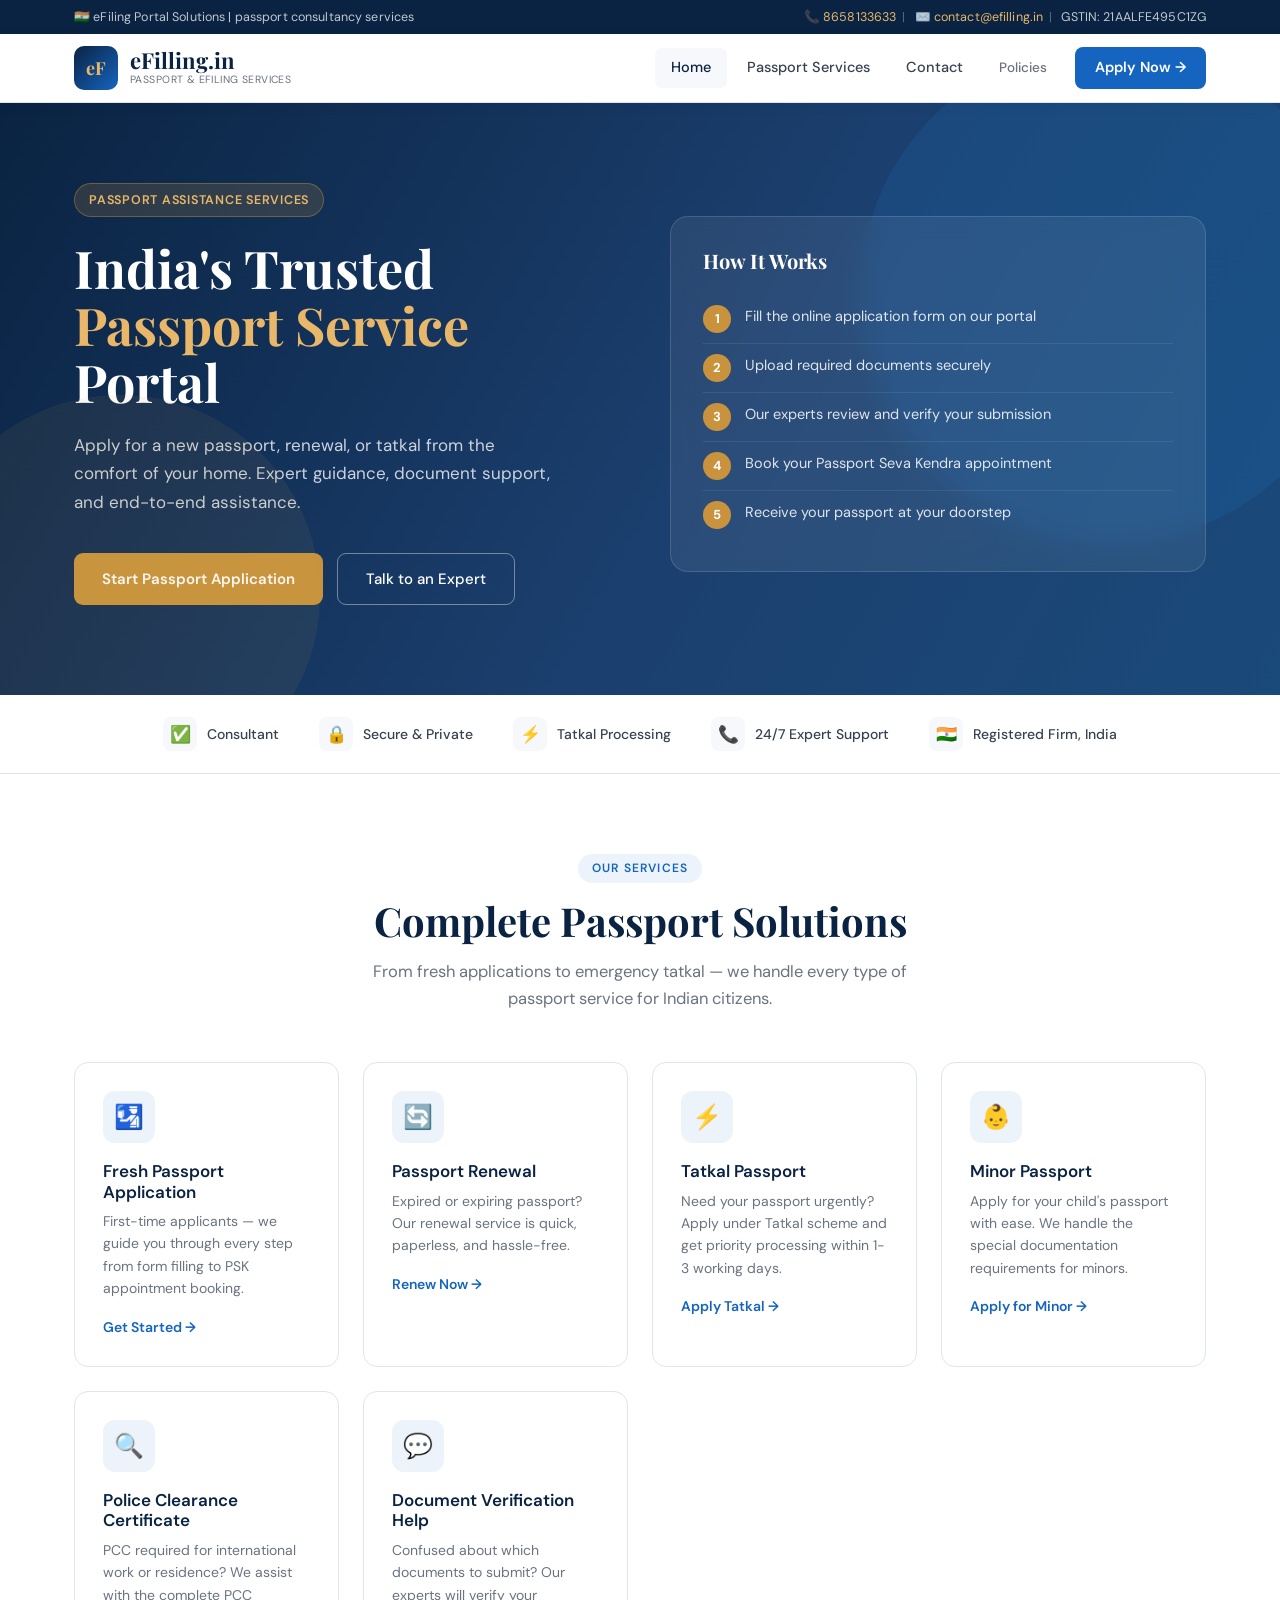
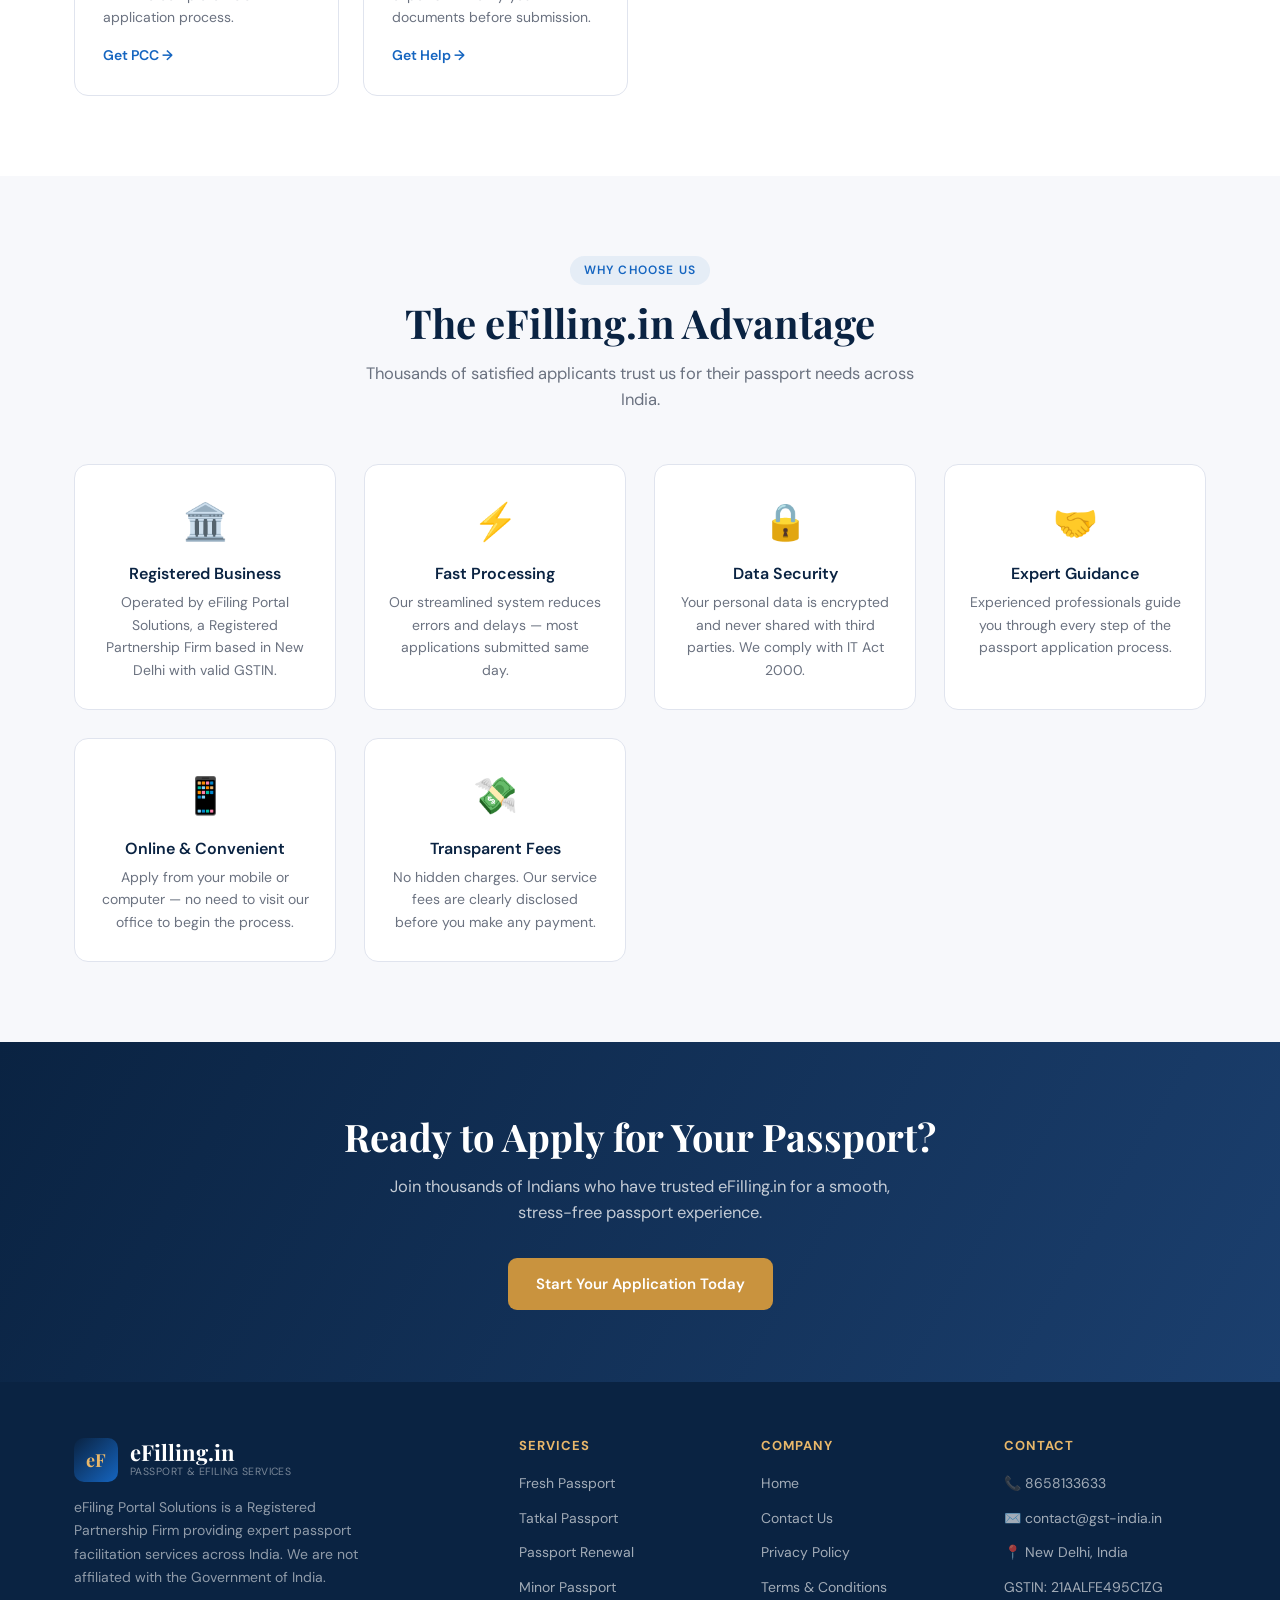
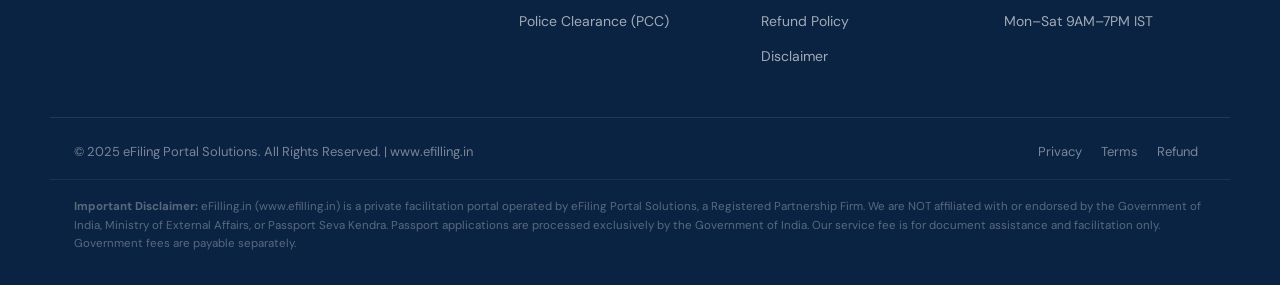
==== index.html.html @ 9ada5a59 "Add files via upload" ====
<!DOCTYPE html>
<html lang="en">
<head>
<meta charset="UTF-8">
<meta name="viewport" content="width=device-width, initial-scale=1.0">
<meta name="description" content="eFilling.in - India's trusted online Passport Service portal. Apply for new passport, renewal, tatkal, and more. Fast, easy, and government-compliant.">
<meta name="keywords" content="passport apply online, passport renewal India, tatkal passport, passport agent Delhi, efiling passport, passport service India">
<meta name="robots" content="index, follow">
<title>eFilling.in | Passport Services India - Apply Online | eFiling Portal Solutions</title>

<!-- Google Fonts -->
<link rel="preconnect" href="https://fonts.googleapis.com">
<link rel="preconnect" href="https://fonts.gstatic.com" crossorigin>
<link href="https://fonts.googleapis.com/css2?family=Playfair+Display:wght@600;700&family=DM+Sans:wght@300;400;500;600&display=swap" rel="stylesheet">

<!-- Google tag (gtag.js) placeholder for Google Ads -->
<!-- Replace G-XXXXXXXXXX with your actual Google Tag ID -->
<script async src="https://www.googletagmanager.com/gtag/js?id=G-XXXXXXXXXX"></script>
<script>
  window.dataLayer = window.dataLayer || [];
  function gtag(){dataLayer.push(arguments);}
  gtag('js', new Date());
  gtag('config', 'G-XXXXXXXXXX');
</script>

<style>
  :root {
    --navy: #0a2342;
    --navy-mid: #1b3f6e;
    --blue: #1565c0;
    --blue-light: #1e88e5;
    --gold: #c9933e;
    --gold-light: #e8b76a;
    --white: #ffffff;
    --off-white: #f7f8fb;
    --gray-100: #f1f3f7;
    --gray-200: #e0e4ee;
    --gray-500: #6b7280;
    --gray-700: #374151;
    --gray-900: #111827;
    --text: #1a1f2e;
    --radius: 10px;
    --shadow: 0 4px 24px rgba(10,35,66,0.10);
    --shadow-md: 0 8px 40px rgba(10,35,66,0.14);
  }

  * { margin: 0; padding: 0; box-sizing: border-box; }

  body {
    font-family: 'DM Sans', sans-serif;
    color: var(--text);
    background: var(--white);
    line-height: 1.6;
  }

  h1, h2, h3, h4 {
    font-family: 'Playfair Display', serif;
    line-height: 1.2;
  }

  a { text-decoration: none; color: inherit; }

  img { max-width: 100%; }

  .container {
    max-width: 1180px;
    margin: 0 auto;
    padding: 0 24px;
  }

  /* ── TOP BAR ── */
  .topbar {
    background: var(--navy);
    color: rgba(255,255,255,0.75);
    font-size: 12.5px;
    padding: 7px 0;
    letter-spacing: 0.01em;
  }
  .topbar-inner {
    max-width: 1180px;
    margin: 0 auto;
    padding: 0 24px;
    display: flex;
    justify-content: space-between;
    align-items: center;
    gap: 12px;
    flex-wrap: wrap;
  }
  .topbar a { color: var(--gold-light); }
  .topbar span { margin: 0 6px; opacity: 0.4; }

  /* ── HEADER ── */
  header {
    background: var(--white);
    border-bottom: 1px solid var(--gray-200);
    position: sticky;
    top: 0;
    z-index: 100;
    box-shadow: 0 2px 12px rgba(10,35,66,0.07);
  }
  .header-inner {
    max-width: 1180px;
    margin: 0 auto;
    padding: 0 24px;
    display: flex;
    align-items: center;
    justify-content: space-between;
    height: 68px;
  }
  .logo {
    display: flex;
    align-items: center;
    gap: 12px;
  }
  .logo-icon {
    width: 44px;
    height: 44px;
    background: linear-gradient(135deg, var(--navy) 0%, var(--blue) 100%);
    border-radius: 10px;
    display: flex;
    align-items: center;
    justify-content: center;
    color: var(--gold-light);
    font-weight: 700;
    font-size: 18px;
    font-family: 'Playfair Display', serif;
    flex-shrink: 0;
  }
  .logo-text .brand { font-size: 22px; font-weight: 700; font-family: 'Playfair Display', serif; color: var(--navy); line-height: 1.1; }
  .logo-text .tagline { font-size: 10.5px; color: var(--gray-500); font-weight: 400; letter-spacing: 0.04em; text-transform: uppercase; }

  nav { display: flex; align-items: center; gap: 4px; }
  nav a {
    padding: 8px 16px;
    font-size: 14.5px;
    font-weight: 500;
    color: var(--gray-700);
    border-radius: 7px;
    transition: all 0.18s;
  }
  nav a:hover, nav a.active {
    background: var(--off-white);
    color: var(--navy);
  }
  .nav-cta {
    background: var(--blue) !important;
    color: var(--white) !important;
    padding: 9px 20px !important;
    border-radius: 8px !important;
    font-weight: 600 !important;
    margin-left: 8px;
    transition: background 0.18s !important;
  }
  .nav-cta:hover { background: var(--navy-mid) !important; }

  /* ── PAGE SECTIONS (shown/hidden) ── */
  .page { display: none; }
  .page.active { display: block; }

  /* ══════════════════════════════════
     HOME PAGE
  ══════════════════════════════════ */

  /* Hero */
  .hero {
    background: linear-gradient(120deg, var(--navy) 0%, var(--navy-mid) 55%, #1a4a7a 100%);
    color: var(--white);
    padding: 80px 0 90px;
    position: relative;
    overflow: hidden;
  }
  .hero::before {
    content: '';
    position: absolute;
    top: -60px; right: -80px;
    width: 500px; height: 500px;
    border-radius: 50%;
    background: rgba(26,136,229,0.12);
    pointer-events: none;
  }
  .hero::after {
    content: '';
    position: absolute;
    bottom: -100px; left: -80px;
    width: 400px; height: 400px;
    border-radius: 50%;
    background: rgba(201,147,62,0.08);
    pointer-events: none;
  }
  .hero-inner {
    max-width: 1180px;
    margin: 0 auto;
    padding: 0 24px;
    display: grid;
    grid-template-columns: 1fr 1fr;
    gap: 60px;
    align-items: center;
  }
  .hero-badge {
    display: inline-flex;
    align-items: center;
    gap: 8px;
    background: rgba(201,147,62,0.18);
    border: 1px solid rgba(201,147,62,0.4);
    color: var(--gold-light);
    font-size: 12.5px;
    font-weight: 600;
    letter-spacing: 0.06em;
    text-transform: uppercase;
    padding: 6px 14px;
    border-radius: 100px;
    margin-bottom: 22px;
  }
  .hero h1 {
    font-size: clamp(36px, 4.5vw, 52px);
    font-weight: 700;
    line-height: 1.1;
    margin-bottom: 20px;
    color: var(--white);
  }
  .hero h1 span { color: var(--gold-light); }
  .hero p {
    font-size: 17px;
    color: rgba(255,255,255,0.78);
    margin-bottom: 36px;
    max-width: 480px;
    line-height: 1.7;
  }
  .hero-btns { display: flex; gap: 14px; flex-wrap: wrap; }
  .btn-primary {
    background: var(--gold);
    color: var(--white);
    padding: 14px 28px;
    border-radius: 9px;
    font-size: 15px;
    font-weight: 600;
    cursor: pointer;
    border: none;
    transition: all 0.18s;
    display: inline-block;
  }
  .btn-primary:hover { background: var(--gold-light); color: var(--navy); transform: translateY(-1px); }
  .btn-outline {
    background: transparent;
    color: var(--white);
    padding: 13px 28px;
    border-radius: 9px;
    font-size: 15px;
    font-weight: 500;
    cursor: pointer;
    border: 1.5px solid rgba(255,255,255,0.4);
    transition: all 0.18s;
    display: inline-block;
  }
  .btn-outline:hover { border-color: var(--white); background: rgba(255,255,255,0.08); }

  .hero-card {
    background: rgba(255,255,255,0.07);
    border: 1px solid rgba(255,255,255,0.14);
    border-radius: 18px;
    padding: 32px;
    backdrop-filter: blur(12px);
  }
  .hero-card h3 {
    color: var(--white);
    font-size: 20px;
    margin-bottom: 22px;
    font-family: 'Playfair Display', serif;
  }
  .step-list { list-style: none; }
  .step-list li {
    display: flex;
    align-items: flex-start;
    gap: 14px;
    padding: 10px 0;
    border-bottom: 1px solid rgba(255,255,255,0.08);
    font-size: 14.5px;
    color: rgba(255,255,255,0.85);
  }
  .step-list li:last-child { border: none; }
  .step-num {
    width: 28px; height: 28px;
    background: var(--gold);
    color: var(--white);
    border-radius: 50%;
    display: flex; align-items: center; justify-content: center;
    font-size: 13px; font-weight: 700;
    flex-shrink: 0;
  }

  /* Trust strip */
  .trust-strip {
    background: var(--white);
    border-bottom: 1px solid var(--gray-200);
    padding: 22px 0;
  }
  .trust-items {
    max-width: 1180px;
    margin: 0 auto;
    padding: 0 24px;
    display: flex;
    gap: 40px;
    align-items: center;
    justify-content: center;
    flex-wrap: wrap;
  }
  .trust-item {
    display: flex;
    align-items: center;
    gap: 10px;
    font-size: 14px;
    font-weight: 500;
    color: var(--gray-700);
  }
  .trust-icon {
    width: 34px; height: 34px;
    background: var(--off-white);
    border-radius: 8px;
    display: flex; align-items: center; justify-content: center;
    font-size: 17px;
  }

  /* Services */
  .section {
    padding: 80px 0;
  }
  .section-alt { background: var(--off-white); }
  .section-header {
    text-align: center;
    margin-bottom: 50px;
  }
  .section-label {
    display: inline-block;
    font-size: 12px;
    font-weight: 600;
    letter-spacing: 0.1em;
    text-transform: uppercase;
    color: var(--blue);
    background: rgba(21,101,192,0.08);
    padding: 5px 14px;
    border-radius: 100px;
    margin-bottom: 14px;
  }
  .section-header h2 {
    font-size: clamp(28px, 3.5vw, 40px);
    color: var(--navy);
    margin-bottom: 14px;
  }
  .section-header p {
    font-size: 16.5px;
    color: var(--gray-500);
    max-width: 560px;
    margin: 0 auto;
  }

  .services-grid {
    display: grid;
    grid-template-columns: repeat(auto-fit, minmax(260px, 1fr));
    gap: 24px;
  }
  .service-card {
    background: var(--white);
    border: 1px solid var(--gray-200);
    border-radius: 14px;
    padding: 28px;
    transition: all 0.2s;
    cursor: pointer;
  }
  .service-card:hover {
    border-color: var(--blue-light);
    box-shadow: var(--shadow-md);
    transform: translateY(-3px);
  }
  .service-icon {
    width: 52px; height: 52px;
    background: rgba(21,101,192,0.08);
    border-radius: 12px;
    display: flex; align-items: center; justify-content: center;
    font-size: 24px;
    margin-bottom: 18px;
  }
  .service-card h3 { font-size: 17px; color: var(--navy); margin-bottom: 8px; font-family: 'DM Sans', sans-serif; font-weight: 600; }
  .service-card p { font-size: 14px; color: var(--gray-500); line-height: 1.6; margin-bottom: 16px; }
  .service-link { font-size: 14px; font-weight: 600; color: var(--blue); }

  /* How it works */
  .steps-grid {
    display: grid;
    grid-template-columns: repeat(auto-fit, minmax(200px, 1fr));
    gap: 32px;
    counter-reset: step-counter;
  }
  .how-step { text-align: center; position: relative; }
  .how-step-num {
    width: 56px; height: 56px;
    background: var(--navy);
    color: var(--gold-light);
    border-radius: 50%;
    display: flex; align-items: center; justify-content: center;
    font-size: 22px;
    font-weight: 700;
    font-family: 'Playfair Display', serif;
    margin: 0 auto 18px;
  }
  .how-step h3 { font-size: 16px; color: var(--navy); margin-bottom: 8px; font-family: 'DM Sans', sans-serif; font-weight: 600; }
  .how-step p { font-size: 14px; color: var(--gray-500); }

  /* Why choose us */
  .features-grid {
    display: grid;
    grid-template-columns: repeat(auto-fit, minmax(220px, 1fr));
    gap: 28px;
  }
  .feature-card {
    background: var(--white);
    border-radius: 14px;
    padding: 28px 24px;
    text-align: center;
    border: 1px solid var(--gray-200);
  }
  .feature-icon { font-size: 36px; margin-bottom: 14px; }
  .feature-card h3 { font-size: 16px; font-weight: 600; color: var(--navy); margin-bottom: 8px; font-family: 'DM Sans', sans-serif; }
  .feature-card p { font-size: 14px; color: var(--gray-500); line-height: 1.6; }

  /* CTA banner */
  .cta-banner {
    background: linear-gradient(120deg, var(--navy) 0%, var(--navy-mid) 100%);
    padding: 72px 0;
    text-align: center;
    color: var(--white);
  }
  .cta-banner h2 { font-size: clamp(26px, 3vw, 38px); margin-bottom: 14px; color: var(--white); }
  .cta-banner p { font-size: 16.5px; color: rgba(255,255,255,0.75); margin-bottom: 32px; max-width: 520px; margin-left: auto; margin-right: auto; }

  /* ══════════════════════════════════
     PASSPORT PAGE
  ══════════════════════════════════ */
  .page-hero {
    background: linear-gradient(120deg, var(--navy) 0%, var(--navy-mid) 100%);
    color: var(--white);
    padding: 60px 0;
    text-align: center;
  }
  .page-hero h1 { font-size: clamp(30px, 4vw, 44px); color: var(--white); margin-bottom: 14px; }
  .page-hero p { font-size: 16.5px; color: rgba(255,255,255,0.75); max-width: 580px; margin: 0 auto; }

  .breadcrumb {
    font-size: 13px;
    color: rgba(255,255,255,0.55);
    margin-bottom: 16px;
  }
  .breadcrumb span { color: var(--gold-light); }

  .passport-types {
    display: grid;
    grid-template-columns: repeat(auto-fit, minmax(280px, 1fr));
    gap: 24px;
    margin-bottom: 48px;
  }
  .passport-card {
    background: var(--white);
    border: 1px solid var(--gray-200);
    border-radius: 14px;
    overflow: hidden;
    transition: all 0.2s;
  }
  .passport-card:hover {
    box-shadow: var(--shadow-md);
    border-color: var(--blue-light);
    transform: translateY(-2px);
  }
  .passport-card-header {
    background: var(--navy);
    color: var(--white);
    padding: 20px 24px;
    display: flex;
    align-items: center;
    gap: 14px;
  }
  .passport-card-header.tatkal { background: linear-gradient(120deg, #8B0000, #C62828); }
  .passport-card-header.minor { background: linear-gradient(120deg, #1B5E20, #388E3C); }
  .passport-card-header.renewal { background: linear-gradient(120deg, #004D40, #00796B); }
  .passport-card-header.police { background: linear-gradient(120deg, #1A237E, #283593); }
  .pcard-icon { font-size: 28px; }
  .pcard-title { font-size: 17px; font-weight: 600; font-family: 'DM Sans', sans-serif; line-height: 1.2; }
  .pcard-sub { font-size: 12.5px; opacity: 0.75; margin-top: 3px; }
  .passport-card-body { padding: 22px 24px; }
  .passport-card-body p { font-size: 14px; color: var(--gray-500); margin-bottom: 14px; line-height: 1.65; }
  .doc-list { list-style: none; margin-bottom: 18px; }
  .doc-list li { font-size: 13.5px; color: var(--gray-700); padding: 5px 0; display: flex; align-items: flex-start; gap: 8px; border-bottom: 1px solid var(--gray-100); }
  .doc-list li:last-child { border: none; }
  .doc-list li::before { content: '✓'; color: #16a34a; font-weight: 700; flex-shrink: 0; margin-top: 1px; }
  .tag {
    display: inline-block;
    font-size: 12px;
    font-weight: 600;
    padding: 4px 11px;
    border-radius: 6px;
    margin-bottom: 14px;
  }
  .tag-blue { background: rgba(21,101,192,0.1); color: var(--blue); }
  .tag-red { background: rgba(198,40,40,0.1); color: #C62828; }
  .tag-green { background: rgba(22,163,74,0.1); color: #16a34a; }

  /* Fee table */
  .fee-table {
    width: 100%;
    border-collapse: collapse;
    font-size: 14.5px;
    background: var(--white);
    border-radius: 12px;
    overflow: hidden;
    border: 1px solid var(--gray-200);
    margin-bottom: 48px;
  }
  .fee-table th {
    background: var(--navy);
    color: var(--white);
    padding: 14px 18px;
    text-align: left;
    font-weight: 600;
    font-size: 14px;
  }
  .fee-table td {
    padding: 13px 18px;
    border-bottom: 1px solid var(--gray-100);
    color: var(--gray-700);
  }
  .fee-table tr:last-child td { border: none; }
  .fee-table tr:nth-child(even) td { background: var(--off-white); }

  /* FAQ */
  .faq-list { max-width: 820px; margin: 0 auto; }
  .faq-item {
    border: 1px solid var(--gray-200);
    border-radius: 12px;
    margin-bottom: 12px;
    overflow: hidden;
  }
  .faq-q {
    padding: 18px 22px;
    font-size: 15px;
    font-weight: 600;
    color: var(--navy);
    cursor: pointer;
    display: flex;
    justify-content: space-between;
    align-items: center;
    background: var(--white);
    transition: background 0.15s;
  }
  .faq-q:hover { background: var(--off-white); }
  .faq-q .arrow { font-size: 18px; transition: transform 0.2s; }
  .faq-item.open .arrow { transform: rotate(180deg); }
  .faq-a {
    max-height: 0;
    overflow: hidden;
    transition: max-height 0.3s ease;
  }
  .faq-item.open .faq-a { max-height: 400px; }
  .faq-a-inner {
    padding: 0 22px 18px;
    font-size: 14.5px;
    color: var(--gray-500);
    line-height: 1.7;
    border-top: 1px solid var(--gray-100);
    padding-top: 14px;
  }

  /* ══════════════════════════════════
     CONTACT PAGE
  ══════════════════════════════════ */
  .contact-grid {
    display: grid;
    grid-template-columns: 1fr 1.5fr;
    gap: 48px;
    align-items: start;
  }
  .contact-info-card {
    background: var(--navy);
    color: var(--white);
    border-radius: 16px;
    padding: 36px 32px;
  }
  .contact-info-card h2 { color: var(--white); font-size: 26px; margin-bottom: 8px; }
  .contact-info-card > p { color: rgba(255,255,255,0.7); font-size: 14.5px; margin-bottom: 32px; line-height: 1.6; }
  .contact-item {
    display: flex;
    align-items: flex-start;
    gap: 14px;
    margin-bottom: 24px;
  }
  .contact-item-icon {
    width: 40px; height: 40px;
    background: rgba(255,255,255,0.1);
    border-radius: 9px;
    display: flex; align-items: center; justify-content: center;
    font-size: 18px;
    flex-shrink: 0;
  }
  .contact-item-text .label { font-size: 12px; color: rgba(255,255,255,0.55); text-transform: uppercase; letter-spacing: 0.06em; margin-bottom: 3px; }
  .contact-item-text .value { font-size: 15px; color: var(--white); font-weight: 500; }
  .contact-item-text .value a { color: var(--gold-light); }
  .gstin-badge {
    margin-top: 28px;
    padding-top: 24px;
    border-top: 1px solid rgba(255,255,255,0.12);
    font-size: 12.5px;
    color: rgba(255,255,255,0.5);
  }
  .gstin-badge span { color: rgba(255,255,255,0.85); }

  .contact-form-card {
    background: var(--white);
    border: 1px solid var(--gray-200);
    border-radius: 16px;
    padding: 36px 32px;
  }
  .contact-form-card h2 { font-size: 24px; color: var(--navy); margin-bottom: 6px; }
  .contact-form-card > p { font-size: 14.5px; color: var(--gray-500); margin-bottom: 28px; }
  .form-group { margin-bottom: 20px; }
  .form-group label { display: block; font-size: 13.5px; font-weight: 600; color: var(--gray-700); margin-bottom: 7px; }
  .form-group input,
  .form-group select,
  .form-group textarea {
    width: 100%;
    padding: 11px 14px;
    border: 1.5px solid var(--gray-200);
    border-radius: 9px;
    font-size: 14.5px;
    font-family: 'DM Sans', sans-serif;
    color: var(--text);
    background: var(--off-white);
    transition: border-color 0.18s, background 0.18s;
    outline: none;
  }
  .form-group input:focus,
  .form-group select:focus,
  .form-group textarea:focus {
    border-color: var(--blue);
    background: var(--white);
  }
  .form-group textarea { resize: vertical; min-height: 110px; }
  .form-row { display: grid; grid-template-columns: 1fr 1fr; gap: 16px; }
  .submit-btn {
    width: 100%;
    background: var(--navy);
    color: var(--white);
    padding: 14px;
    border: none;
    border-radius: 10px;
    font-size: 15.5px;
    font-weight: 600;
    font-family: 'DM Sans', sans-serif;
    cursor: pointer;
    transition: background 0.18s;
  }
  .submit-btn:hover { background: var(--blue); }
  .form-success {
    display: none;
    background: rgba(22,163,74,0.08);
    border: 1px solid rgba(22,163,74,0.3);
    border-radius: 10px;
    padding: 18px 20px;
    text-align: center;
    color: #16a34a;
    font-weight: 500;
    font-size: 15px;
    margin-top: 14px;
  }

  /* ══════════════════════════════════
     POLICY PAGE
  ══════════════════════════════════ */
  .policy-nav {
    position: sticky;
    top: 68px;
    background: var(--white);
    border-bottom: 1px solid var(--gray-200);
    padding: 14px 0;
    z-index: 50;
  }
  .policy-nav-inner {
    max-width: 1180px;
    margin: 0 auto;
    padding: 0 24px;
    display: flex;
    gap: 6px;
    overflow-x: auto;
    -webkit-overflow-scrolling: touch;
  }
  .policy-tab {
    padding: 7px 16px;
    border-radius: 7px;
    font-size: 13.5px;
    font-weight: 500;
    white-space: nowrap;
    cursor: pointer;
    color: var(--gray-700);
    border: 1px solid transparent;
    transition: all 0.15s;
  }
  .policy-tab:hover { background: var(--off-white); }
  .policy-tab.active { background: var(--navy); color: var(--white); }
  .policy-section { display: none; }
  .policy-section.active { display: block; }
  .policy-content {
    max-width: 820px;
    margin: 0 auto;
    padding: 50px 24px;
  }
  .policy-content h1 { font-size: 34px; color: var(--navy); margin-bottom: 10px; }
  .policy-content .last-updated { font-size: 13px; color: var(--gray-500); margin-bottom: 36px; }
  .policy-content h2 { font-size: 20px; color: var(--navy); margin: 30px 0 12px; font-family: 'DM Sans', sans-serif; font-weight: 700; }
  .policy-content p { font-size: 15px; color: var(--gray-600, #4B5563); line-height: 1.75; margin-bottom: 14px; }
  .policy-content ul { padding-left: 22px; margin-bottom: 14px; }
  .policy-content ul li { font-size: 15px; color: var(--gray-600, #4B5563); line-height: 1.75; margin-bottom: 6px; }

  /* ══════════════════════════════════
     FOOTER
  ══════════════════════════════════ */
  footer {
    background: var(--navy);
    color: rgba(255,255,255,0.7);
    padding: 56px 0 32px;
  }
  .footer-grid {
    max-width: 1180px;
    margin: 0 auto;
    padding: 0 24px;
    display: grid;
    grid-template-columns: 2fr 1fr 1fr 1fr;
    gap: 40px;
    margin-bottom: 40px;
  }
  .footer-brand .logo-text .brand { color: var(--white); }
  .footer-brand p { font-size: 14px; color: rgba(255,255,255,0.55); line-height: 1.65; margin-top: 14px; max-width: 300px; }
  .footer-col h4 {
    font-size: 13px;
    font-weight: 700;
    letter-spacing: 0.08em;
    text-transform: uppercase;
    color: var(--gold-light);
    margin-bottom: 16px;
    font-family: 'DM Sans', sans-serif;
  }
  .footer-col ul { list-style: none; }
  .footer-col ul li { margin-bottom: 9px; }
  .footer-col ul li a { font-size: 14px; color: rgba(255,255,255,0.62); transition: color 0.15s; }
  .footer-col ul li a:hover { color: var(--white); }
  .footer-bottom {
    max-width: 1180px;
    margin: 0 auto;
    padding: 24px 24px 0;
    border-top: 1px solid rgba(255,255,255,0.1);
    display: flex;
    justify-content: space-between;
    align-items: center;
    flex-wrap: wrap;
    gap: 12px;
    font-size: 13px;
    color: rgba(255,255,255,0.45);
  }
  .disclaimer {
    max-width: 1180px;
    margin: 0 auto;
    padding: 18px 24px 0;
    font-size: 11.5px;
    color: rgba(255,255,255,0.32);
    line-height: 1.6;
    border-top: 1px solid rgba(255,255,255,0.07);
    margin-top: 16px;
  }

  /* Responsive */
  @media (max-width: 900px) {
    .hero-inner { grid-template-columns: 1fr; gap: 36px; }
    .hero-card { display: none; }
    .contact-grid { grid-template-columns: 1fr; }
    .footer-grid { grid-template-columns: 1fr 1fr; }
  }
  @media (max-width: 600px) {
    .footer-grid { grid-template-columns: 1fr; }
    .form-row { grid-template-columns: 1fr; }
    nav { display: none; }
    .mobile-menu-btn { display: block; }
  }

  .mobile-menu-btn {
    display: none;
    background: none;
    border: none;
    font-size: 22px;
    cursor: pointer;
    color: var(--navy);
    padding: 6px;
  }
</style>
</head>
<body>

<!-- TOP BAR -->
<div class="topbar">
  <div class="topbar-inner">
    <div>🇮🇳 eFiling Portal Solutions | passport consultancy services</div>
    <div>
      📞 <a href="tel:8658133633">8658133633</a><span>|</span>
      ✉️ <a href="mailto:contact@efilling.in">contact@efilling.in</a><span>|</span>
      GSTIN: 21AALFE495C1ZG
    </div>
  </div>
</div>

<!-- HEADER -->
<header>
  <div class="header-inner">
    <div class="logo" onclick="showPage('home')" style="cursor:pointer">
      <div class="logo-icon">eF</div>
      <div class="logo-text">
        <div class="brand">eFilling.in</div>
        <div class="tagline">Passport & eFiling Services</div>
      </div>
    </div>
    <nav>
      <a href="#" class="active" id="nav-home" onclick="showPage('home')">Home</a>
      <a href="#" id="nav-passport" onclick="showPage('passport')">Passport Services</a>
      <a href="#" id="nav-contact" onclick="showPage('contact')">Contact</a>
      <a href="#" id="nav-policy" onclick="showPage('policy')" style="font-size:13.5px; color:var(--gray-500);">Policies</a>
      <a href="#" class="nav-cta" onclick="showPage('passport')">Apply Now →</a>
    </nav>
  </div>
</header>

<!-- ═══════════════════════
     HOME PAGE
═══════════════════════ -->
<div id="page-home" class="page active">

  <!-- Hero -->
  <section class="hero">
    <div class="hero-inner">
      <div>
        <div class="hero-badge">Passport Assistance Services</div>
        <h1>India's Trusted<br><span>Passport Service</span><br>Portal</h1>
        <p>Apply for a new passport, renewal, or tatkal from the comfort of your home. Expert guidance, document support, and end-to-end assistance.</p>
        <div class="hero-btns">
          <a class="btn-primary" onclick="showPage('passport')">Start Passport Application</a>
          <a class="btn-outline" onclick="showPage('contact')">Talk to an Expert</a>
        </div>
      </div>
      <div class="hero-card">
        <h3>How It Works</h3>
        <ul class="step-list">
          <li><div class="step-num">1</div> Fill the online application form on our portal</li>
          <li><div class="step-num">2</div> Upload required documents securely</li>
          <li><div class="step-num">3</div> Our experts review and verify your submission</li>
          <li><div class="step-num">4</div> Book your Passport Seva Kendra appointment</li>
          <li><div class="step-num">5</div> Receive your passport at your doorstep</li>
        </ul>
      </div>
    </div>
  </section>

  <!-- Trust strip -->
  <div class="trust-strip">
    <div class="trust-items">
      <div class="trust-item"><div class="trust-icon">✅</div> Consultant</div>
      <div class="trust-item"><div class="trust-icon">🔒</div> Secure & Private</div>
      <div class="trust-item"><div class="trust-icon">⚡</div> Tatkal Processing</div>
      <div class="trust-item"><div class="trust-icon">📞</div> 24/7 Expert Support</div>
      <div class="trust-item"><div class="trust-icon">🇮🇳</div> Registered Firm, India</div>
    </div>
  </div>

  <!-- Services -->
  <section class="section">
    <div class="container">
      <div class="section-header">
        <div class="section-label">Our Services</div>
        <h2>Complete Passport Solutions</h2>
        <p>From fresh applications to emergency tatkal — we handle every type of passport service for Indian citizens.</p>
      </div>
      <div class="services-grid">
        <div class="service-card" onclick="showPage('passport')">
          <div class="service-icon">🛂</div>
          <h3>Fresh Passport Application</h3>
          <p>First-time applicants — we guide you through every step from form filling to PSK appointment booking.</p>
          <div class="service-link">Get Started →</div>
        </div>
        <div class="service-card" onclick="showPage('passport')">
          <div class="service-icon">🔄</div>
          <h3>Passport Renewal</h3>
          <p>Expired or expiring passport? Our renewal service is quick, paperless, and hassle-free.</p>
          <div class="service-link">Renew Now →</div>
        </div>
        <div class="service-card" onclick="showPage('passport')">
          <div class="service-icon">⚡</div>
          <h3>Tatkal Passport</h3>
          <p>Need your passport urgently? Apply under Tatkal scheme and get priority processing within 1-3 working days.</p>
          <div class="service-link">Apply Tatkal →</div>
        </div>
        <div class="service-card" onclick="showPage('passport')">
          <div class="service-icon">👶</div>
          <h3>Minor Passport</h3>
          <p>Apply for your child's passport with ease. We handle the special documentation requirements for minors.</p>
          <div class="service-link">Apply for Minor →</div>
        </div>
        <div class="service-card" onclick="showPage('passport')">
          <div class="service-icon">🔍</div>
          <h3>Police Clearance Certificate</h3>
          <p>PCC required for international work or residence? We assist with the complete PCC application process.</p>
          <div class="service-link">Get PCC →</div>
        </div>
        <div class="service-card" onclick="showPage('contact')">
          <div class="service-icon">💬</div>
          <h3>Document Verification Help</h3>
          <p>Confused about which documents to submit? Our experts will verify your documents before submission.</p>
          <div class="service-link">Get Help →</div>
        </div>
      </div>
    </div>
  </section>

  <!-- Why Choose Us -->
  <section class="section section-alt">
    <div class="container">
      <div class="section-header">
        <div class="section-label">Why Choose Us</div>
        <h2>The eFilling.in Advantage</h2>
        <p>Thousands of satisfied applicants trust us for their passport needs across India.</p>
      </div>
      <div class="features-grid">
        <div class="feature-card">
          <div class="feature-icon">🏛️</div>
          <h3>Registered Business</h3>
          <p>Operated by eFiling Portal Solutions, a Registered Partnership Firm based in New Delhi with valid GSTIN.</p>
        </div>
        <div class="feature-card">
          <div class="feature-icon">⚡</div>
          <h3>Fast Processing</h3>
          <p>Our streamlined system reduces errors and delays — most applications submitted same day.</p>
        </div>
        <div class="feature-card">
          <div class="feature-icon">🔒</div>
          <h3>Data Security</h3>
          <p>Your personal data is encrypted and never shared with third parties. We comply with IT Act 2000.</p>
        </div>
        <div class="feature-card">
          <div class="feature-icon">🤝</div>
          <h3>Expert Guidance</h3>
          <p>Experienced professionals guide you through every step of the passport application process.</p>
        </div>
        <div class="feature-card">
          <div class="feature-icon">📱</div>
          <h3>Online &amp; Convenient</h3>
          <p>Apply from your mobile or computer — no need to visit our office to begin the process.</p>
        </div>
        <div class="feature-card">
          <div class="feature-icon">💸</div>
          <h3>Transparent Fees</h3>
          <p>No hidden charges. Our service fees are clearly disclosed before you make any payment.</p>
        </div>
      </div>
    </div>
  </section>

  <!-- CTA -->
  <section class="cta-banner">
    <div class="container">
      <h2>Ready to Apply for Your Passport?</h2>
      <p>Join thousands of Indians who have trusted eFilling.in for a smooth, stress-free passport experience.</p>
      <a class="btn-primary" onclick="showPage('passport')">Start Your Application Today</a>
    </div>
  </section>
</div>

<!-- ═══════════════════════
     PASSPORT PAGE
═══════════════════════ -->
<div id="page-passport" class="page">

  <div class="page-hero">
    <div class="container">
      <div class="breadcrumb">Home <span>›</span> Passport Services</div>
      <h1>Passport Services</h1>
      <p>Apply for a new passport, renewal, tatkal, or PCC online with expert assistance from eFilling.in</p>
    </div>
  </div>


  <section class="section">
    <div class="container">
      <div class="section-header">
        <div class="section-label">Choose Service</div>
        <h2>Passport Application Types</h2>
        <p>Select the type of passport service that applies to you and view the required documents.</p>
      </div>
      <div class="passport-types">

        <div class="passport-card">
          <div class="passport-card-header">
            <div class="pcard-icon">🛂</div>
            <div><div class="pcard-title">Fresh Passport</div><div class="pcard-sub">First-time applicants</div></div>
          </div>
          <div class="passport-card-body">
            <span class="tag tag-blue">36 or 60 pages</span>
            <p>For citizens applying for an Indian passport for the very first time. Valid for 10 years (adults) or 5 years (minors).</p>
            <ul class="doc-list">
              <li>Aadhaar Card (mandatory)</li>
              <li>Proof of Date of Birth (Birth Certificate / Class 10 Marksheet)</li>
              <li>Proof of Address (Aadhaar / Voter ID / Bank Passbook)</li>
              <li>2 recent passport-size photographs</li>
              <li>Non-ECR documents (if applicable)</li>
            </ul>
            <a class="service-link" onclick="showPage('contact')">Apply Now →</a>
          </div>
        </div>

        <div class="passport-card">
          <div class="passport-card-header tatkal">
            <div class="pcard-icon">⚡</div>
            <div><div class="pcard-title">Tatkal Passport</div><div class="pcard-sub">Urgent processing (1–3 days)</div></div>
          </div>
          <div class="passport-card-body">
            <span class="tag tag-red">Priority Processing</span>
            <p>For urgent travel needs. Tatkal scheme allows faster processing with additional fees and a verification certificate from a Gazetted Officer.</p>
            <ul class="doc-list">
              <li>All Fresh Passport documents</li>
              <li>Tatkal declaration by Gazetted Officer</li>
              <li>Proof of urgent travel (air ticket / medical emergency)</li>
              <li>Self-declaration of genuineness</li>
            </ul>
            <a class="service-link" onclick="showPage('contact')">Apply Tatkal →</a>
          </div>
        </div>

        <div class="passport-card">
          <div class="passport-card-header renewal">
            <div class="pcard-icon">🔄</div>
            <div><div class="pcard-title">Passport Renewal</div><div class="pcard-sub">Expired or expiring passport</div></div>
          </div>
          <div class="passport-card-body">
            <span class="tag tag-green">Re-issue Service</span>
            <p>For holders of expired passports or passports expiring within 6 months. Submit old passport with updated documents.</p>
            <ul class="doc-list">
              <li>Original old / expired passport</li>
              <li>Aadhaar Card</li>
              <li>Updated address proof (if changed)</li>
              <li>2 recent passport-size photographs</li>
              <li>Self-attested copies of first and last page</li>
            </ul>
            <a class="service-link" onclick="showPage('contact')">Renew Passport →</a>
          </div>
        </div>

        <div class="passport-card">
          <div class="passport-card-header minor">
            <div class="pcard-icon">👶</div>
            <div><div class="pcard-title">Minor Passport</div><div class="pcard-sub">Children below 18 years</div></div>
          </div>
          <div class="passport-card-body">
            <span class="tag tag-blue">5-Year Validity</span>
            <p>For children under 18. Requires both parents' consent and their passport / ID copies along with the child's documents.</p>
            <ul class="doc-list">
              <li>Birth Certificate of child</li>
              <li>Aadhaar of child (if available)</li>
              <li>Both parents' Aadhaar & passport copy</li>
              <li>Annexure D / E (as applicable)</li>
              <li>School ID / Bonafide Certificate</li>
            </ul>
            <a class="service-link" onclick="showPage('contact')">Apply for Minor →</a>
          </div>
        </div>

        <div class="passport-card">
          <div class="passport-card-header police">
            <div class="pcard-icon">🔍</div>
            <div><div class="pcard-title">Police Clearance Certificate</div><div class="pcard-sub">For foreign employment / residence</div></div>
          </div>
          <div class="passport-card-body">
            <span class="tag tag-blue">PCC Service</span>
            <p>Required for those seeking foreign employment, long-term visa, or immigration. Issued via Passport Seva portal.</p>
            <ul class="doc-list">
              <li>Valid Indian Passport (original)</li>
              <li>Aadhaar Card</li>
              <li>Proof of current address</li>
              <li>Employer letter / visa copy (if applicable)</li>
            </ul>
            <a class="service-link" onclick="showPage('contact')">Apply for PCC →</a>
          </div>
        </div>

      </div>

      <!-- Fee Table -->
      <div class="section-header" style="margin-top:20px;">
        <div class="section-label">Government Fee</div>
        <h2>Official Passport Fee Chart</h2>
        <p>Below are the official Government of India fees. Our service charges are separate and disclosed before payment.</p>
      </div>
      <table class="fee-table">
        <thead>
          <tr>
            <th>Service Type</th>
            <th>Booklet Size</th>
            <th>Validity</th>
            <th>Govt. Fee (₹)</th>
          </tr>
        </thead>
        <tbody>
          <tr><td>Fresh Passport (Normal)</td><td>36 pages</td><td>10 years</td><td>₹1,500</td></tr>
          <tr><td>Fresh Passport (Normal)</td><td>60 pages</td><td>10 years</td><td>₹2,000</td></tr>
          <tr><td>Fresh Passport — Tatkal</td><td>36 pages</td><td>10 years</td><td>₹3,500</td></tr>
          <tr><td>Fresh Passport — Tatkal</td><td>60 pages</td><td>10 years</td><td>₹4,000</td></tr>
          <tr><td>Passport Renewal (Normal)</td><td>36 pages</td><td>10 years</td><td>₹1,500</td></tr>
          <tr><td>Passport Renewal — Tatkal</td><td>36 pages</td><td>10 years</td><td>₹3,500</td></tr>
          <tr><td>Minor Passport (Normal)</td><td>36 pages</td><td>5 years</td><td>₹1,000</td></tr>
          <tr><td>Minor Passport — Tatkal</td><td>36 pages</td><td>5 years</td><td>₹3,000</td></tr>
          <tr><td>Police Clearance Certificate</td><td>—</td><td>—</td><td>₹500</td></tr>
        </tbody>
      </table>
      <p style="font-size:13px; color:var(--gray-500); margin-top:-32px; margin-bottom:48px; font-style:italic;">* Government fees as per Passport Seva portal. Subject to change. Our professional service charges are additional and disclosed transparently before application submission.</p>

      <!-- FAQ -->
      <div class="section-header">
        <div class="section-label">FAQs</div>
        <h2>Frequently Asked Questions</h2>
      </div>
      <div class="faq-list">
        <div class="faq-item">
          <div class="faq-q" onclick="toggleFAQ(this)">What is the difference between eFilling.in and the Government's Passport Seva portal? <span class="arrow">▾</span></div>
          <div class="faq-a"><div class="faq-a-inner">eFilling.in is a private facilitation service operated by eFiling Portal Solutions, a Registered Partnership Firm. We assist you in correctly filling out your passport application, gathering documents, and booking appointments on the official Passport Seva Kendra portal. All government fees are paid directly to the Government of India. We charge a separate professional service fee for our assistance.</div></div>
        </div>
        <div class="faq-item">
          <div class="faq-q" onclick="toggleFAQ(this)">How long does it take to get a passport? <span class="arrow">▾</span></div>
          <div class="faq-a"><div class="faq-a-inner">Under Normal scheme: 30–45 working days after PSK visit. Under Tatkal scheme: 7–14 working days. Timing depends on police verification and regional passport office workload.</div></div>
        </div>
        <div class="faq-item">
          <div class="faq-q" onclick="toggleFAQ(this)">Is Aadhaar mandatory for passport application? <span class="arrow">▾</span></div>
          <div class="faq-a"><div class="faq-a-inner">Aadhaar is the most widely accepted document for address and identity proof. While it is not technically mandatory, submitting Aadhaar significantly speeds up the process. Alternatively, Voter ID, bank passbook, or utility bills can be used.</div></div>
        </div>
        <div class="faq-item">
          <div class="faq-q" onclick="toggleFAQ(this)">Can I apply for a passport if I have changed my name? <span class="arrow">▾</span></div>
          <div class="faq-a"><div class="faq-a-inner">Yes. You need to submit a Gazette Notification of the name change, along with a newspaper advertisement and an affidavit. Our team can guide you through this process step by step.</div></div>
        </div>
        <div class="faq-item">
          <div class="faq-q" onclick="toggleFAQ(this)">Do you provide services across India? <span class="arrow">▾</span></div>
          <div class="faq-a"><div class="faq-a-inner">Yes, eFilling.in provides online facilitation services for passport applications across all states and union territories of India. Our online process means you can get started from anywhere without visiting our office.</div></div>
        </div>
        <div class="faq-item">
          <div class="faq-q" onclick="toggleFAQ(this)">What is your refund policy? <span class="arrow">▾</span></div>
          <div class="faq-a"><div class="faq-a-inner">Government fees paid to Passport Seva Kendra are non-refundable as per Government of India policy. Our service fee is refundable under specific conditions — please refer to our full Refund Policy for details.</div></div>
        </div>
      </div>
    </div>
  </section>

  <!-- Bottom CTA -->
  <section class="cta-banner">
    <div class="container">
      <h2>Have Questions? Talk to Our Experts.</h2>
      <p>Our team is ready to help you navigate the passport application process — call, email, or fill out our contact form.</p>
      <a class="btn-primary" onclick="showPage('contact')">Contact Us Today</a>
    </div>
  </section>
</div>

<!-- ═══════════════════════
     CONTACT PAGE
═══════════════════════ -->
<div id="page-contact" class="page">

  <div class="page-hero">
    <div class="container">
      <div class="breadcrumb">Home <span>›</span> Contact Us</div>
      <h1>Contact Us</h1>
      <p>Reach out to our team for passport assistance, queries, or support. We respond within 24 hours.</p>
    </div>
  </div>

  <section class="section">
    <div class="container">
      <div class="contact-grid">
        <div>
          <div class="contact-info-card">
            <h2>Get in Touch</h2>
            <p>Our experts are available Monday to Saturday, 9:00 AM – 7:00 PM IST.</p>

            <div class="contact-item">
              <div class="contact-item-icon">📞</div>
              <div class="contact-item-text">
                <div class="label">Phone</div>
                <div class="value"><a href="tel:8658133633">+91 8658133633</a></div>
              </div>
            </div>
            <div class="contact-item">
              <div class="contact-item-icon">✉️</div>
              <div class="contact-item-text">
                <div class="label">Email</div>
                <div class="value"><a href="mailto:contact@gst-india.in">contact@gst-india.in</a></div>
              </div>
            </div>
            <div class="contact-item">
              <div class="contact-item-icon">🌐</div>
              <div class="contact-item-text">
                <div class="label">Website</div>
                <div class="value"><a href="http://www.efilling.in" target="_blank">www.efilling.in</a></div>
              </div>
            </div>
            <div class="contact-item">
              <div class="contact-item-icon">📍</div>
              <div class="contact-item-text">
                <div class="label">Registered Office</div>
                <div class="value">New Delhi, India</div>
              </div>
            </div>
            <div class="contact-item">
              <div class="contact-item-icon">🕐</div>
              <div class="contact-item-text">
                <div class="label">Business Hours</div>
                <div class="value">Mon – Sat, 9:00 AM – 7:00 PM IST</div>
              </div>
            </div>
            <div class="gstin-badge">
              <div><span>Firm Name:</span> eFiling Portal Solutions</div>
              <div style="margin-top:5px;"><span>GSTIN:</span> 21AALFE495C1ZG</div>
              <div style="margin-top:5px;"><span>Entity Type:</span> Registered Partnership Firm</div>
            </div>
          </div>
        </div>

        <div>
          <div class="contact-form-card">
            <h2>Send Us a Message</h2>
            <p>Fill out the form and we'll get back to you within one business day.</p>
            <div class="form-row">
              <div class="form-group">
                <label>Full Name *</label>
                <input type="text" id="f-name" placeholder="Your full name" />
              </div>
              <div class="form-group">
                <label>Mobile Number *</label>
                <input type="tel" id="f-phone" placeholder="+91 XXXXX XXXXX" />
              </div>
            </div>
            <div class="form-group">
              <label>Email Address</label>
              <input type="email" id="f-email" placeholder="your@email.com" />
            </div>
            <div class="form-group">
              <label>Service Required *</label>
              <select id="f-service">
                <option value="">— Select Service —</option>
                <option>Fresh Passport Application</option>
                <option>Tatkal Passport</option>
                <option>Passport Renewal</option>
                <option>Minor Passport</option>
                <option>Police Clearance Certificate (PCC)</option>
                <option>Document Verification Help</option>
                <option>Other Query</option>
              </select>
            </div>
            <div class="form-group">
              <label>Your Message</label>
              <textarea id="f-msg" placeholder="Describe your query or requirement..."></textarea>
            </div>
            <button class="submit-btn" onclick="submitForm()">Submit Enquiry</button>
            <div class="form-success" id="form-success">
              ✅ Thank you! We've received your message and will get back to you within 24 hours.
            </div>
          </div>
        </div>
      </div>
    </div>
  </section>

  <!-- Disclaimer box -->
  <div class="container" style="padding-bottom:50px;">
    <div style="background:#fef9ec; border:1px solid #f5d98a; border-radius:12px; padding:20px 24px;">
      <strong style="color:#92400e; font-size:14px;">⚠️ Disclaimer:</strong>
      <p style="font-size:13.5px; color:#78350f; margin-top:6px; line-height:1.65;">eFilling.in is a private facilitation and document assistance portal operated by eFiling Portal Solutions (Registered Partnership Firm, New Delhi). We are NOT affiliated with, endorsed by, or part of the Government of India's Passport Seva programme or the Ministry of External Affairs. Passport applications are ultimately processed by the Government of India through the official Passport Seva Kendra system. Government fees are payable separately and directly to the government. We charge a professional service fee for assistance only.</p>
    </div>
  </div>
</div>

<!-- ═══════════════════════
     POLICY PAGE
═══════════════════════ -->
<div id="page-policy" class="page">

  <div class="page-hero">
    <div class="container">
      <div class="breadcrumb">Home <span>›</span> Policies</div>
      <h1>Legal Policies</h1>
      <p>Please read our policies carefully before using our services.</p>
    </div>
  </div>

  <div class="policy-nav">
    <div class="policy-nav-inner">
      <div class="policy-tab active" onclick="showPolicy('privacy', this)">Privacy Policy</div>
      <div class="policy-tab" onclick="showPolicy('terms', this)">Terms & Conditions</div>
      <div class="policy-tab" onclick="showPolicy('refund', this)">Refund Policy</div>
      <div class="policy-tab" onclick="showPolicy('disclaimer', this)">Disclaimer</div>
      <div class="policy-tab" onclick="showPolicy('cookie', this)">Cookie Policy</div>
    </div>
  </div>

  <!-- PRIVACY POLICY -->
  <div id="policy-privacy" class="policy-section active">
    <div class="policy-content">
      <h1>Privacy Policy</h1>
      <p class="last-updated">Last Updated: June 2025</p>

      <p>eFiling Portal Solutions ("we", "us", "our"), operating <strong>www.efilling.in</strong>, is committed to protecting your personal information. This Privacy Policy explains how we collect, use, and safeguard your data when you use our website and services.</p>

      <h2>1. Information We Collect</h2>
      <p>We may collect the following types of information:</p>
      <ul>
        <li>Personal identification information: name, mobile number, email address, date of birth, Aadhaar number (partially masked), address.</li>
        <li>Document uploads: copies of identity and address proofs submitted for passport assistance.</li>
        <li>Usage data: IP address, browser type, pages visited, and time spent on site (collected via cookies and analytics tools).</li>
        <li>Payment information: transaction IDs and fee details (we do not store full card or bank account numbers).</li>
      </ul>

      <h2>2. How We Use Your Information</h2>
      <ul>
        <li>To process your passport facilitation request and assist with document preparation.</li>
        <li>To communicate with you regarding your application status.</li>
        <li>To comply with legal and regulatory obligations under Indian law.</li>
        <li>To improve our website and service quality using anonymised analytics data.</li>
        <li>To send service-related notifications (not marketing spam).</li>
      </ul>

      <h2>3. Data Sharing</h2>
      <p>We do not sell, rent, or trade your personal data to third parties. Your information may be shared only:</p>
      <ul>
        <li>With the Government of India's Passport Seva system as part of the facilitation process.</li>
        <li>With trusted technology partners who assist in operating our website, subject to strict confidentiality agreements.</li>
        <li>When required by law, court order, or government authority.</li>
      </ul>

      <h2>4. Data Security</h2>
      <p>We implement industry-standard security measures including SSL encryption, secure data storage, and access controls to protect your information. However, no internet transmission is 100% secure, and we cannot guarantee absolute security.</p>

      <h2>5. Data Retention</h2>
      <p>We retain your personal data for as long as necessary to fulfil the purpose for which it was collected, or as required by applicable Indian law, whichever is longer. You may request deletion of your data by emailing us at contact@gst-india.in.</p>

      <h2>6. Your Rights</h2>
      <p>Under applicable Indian law, you have the right to access, correct, or request deletion of your personal data held by us. To exercise these rights, contact us at contact@gst-india.in.</p>

      <h2>7. Third-Party Links</h2>
      <p>Our website may contain links to external sites including the official Passport Seva portal. We are not responsible for the privacy practices of these external websites.</p>

      <h2>8. Google Ads & Analytics</h2>
      <p>We use Google Ads and Google Analytics to advertise and understand website usage. Google may collect anonymised usage data via cookies. You may opt out via Google's Ad Settings at <a href="https://adssettings.google.com" target="_blank" style="color:var(--blue)">adssettings.google.com</a>.</p>

      <h2>9. Contact</h2>
      <p>For privacy-related concerns, write to:<br><strong>eFiling Portal Solutions</strong><br>Email: contact@gst-india.in | Phone: 8658133633<br>Registered Office: New Delhi, India</p>
    </div>
  </div>

  <!-- TERMS & CONDITIONS -->
  <div id="policy-terms" class="policy-section">
    <div class="policy-content">
      <h1>Terms & Conditions</h1>
      <p class="last-updated">Last Updated: June 2025</p>

      <p>By accessing or using www.efilling.in, you agree to be bound by these Terms and Conditions. Please read them carefully before using our services.</p>

      <h2>1. Nature of Service</h2>
      <p>eFiling Portal Solutions provides private passport facilitation and document assistance services. We are NOT a government body. Our services include helping you fill forms, organise documents, and schedule appointments on the official Passport Seva portal. We do not guarantee passport approval — that is solely at the discretion of the Government of India.</p>

      <h2>2. User Eligibility</h2>
      <p>You must be 18 years or older (or acting under parental/guardian consent) to use our services. By using this site, you confirm that the information you provide is accurate and truthful.</p>

      <h2>3. Service Fees</h2>
      <p>Our professional service fees are disclosed to you before any payment is processed. Government fees (paid to Passport Seva Kendra) are separate and non-refundable. Our service fee schedule may be updated periodically; the applicable fee at the time of booking shall apply to your order.</p>

      <h2>4. User Responsibilities</h2>
      <ul>
        <li>You are responsible for the accuracy of all documents and information you provide to us.</li>
        <li>Providing false, forged, or misleading documents is illegal under the Passports Act, 1967 and IPC provisions, and we will report such incidents to authorities.</li>
        <li>You must not misuse our services for any illegal or fraudulent purpose.</li>
      </ul>

      <h2>5. Limitation of Liability</h2>
      <p>We shall not be liable for passport rejections due to incorrect information provided by the applicant, delays caused by the Government of India's Passport Seva system, force majeure events, or circumstances beyond our reasonable control.</p>

      <h2>6. Intellectual Property</h2>
      <p>All content, logos, and design on www.efilling.in are the intellectual property of eFiling Portal Solutions. You may not reproduce, distribute, or use our content without written permission.</p>

      <h2>7. Governing Law</h2>
      <p>These Terms are governed by the laws of India. Any disputes shall be subject to the exclusive jurisdiction of courts in New Delhi, India.</p>

      <h2>8. Amendments</h2>
      <p>We reserve the right to update these Terms at any time. Continued use of our services after changes constitutes acceptance of the revised Terms.</p>

      <h2>9. Contact</h2>
      <p>Email: contact@gst-india.in | Phone: 8658133633</p>
    </div>
  </div>

  <!-- REFUND POLICY -->
  <div id="policy-refund" class="policy-section">
    <div class="policy-content">
      <h1>Refund Policy</h1>
      <p class="last-updated">Last Updated: June 2025</p>

      <p>Please read our Refund Policy carefully before availing our passport facilitation services.</p>

      <h2>1. Government Fees — Non-Refundable</h2>
      <p>Fees paid to the Government of India via the Passport Seva Kendra portal are governed by the Government's own refund policy and are generally non-refundable. eFiling Portal Solutions has no control over government fee refunds.</p>

      <h2>2. Our Service Fee — Refund Conditions</h2>
      <p>Our professional service fee may be refunded in the following circumstances:</p>
      <ul>
        <li><strong>Full Refund:</strong> If we are unable to initiate your application within the committed timeframe due to a fault on our side, you are eligible for a full refund of the service fee.</li>
        <li><strong>Partial Refund (50%):</strong> If you cancel the service before we begin processing your application (within 24 hours of payment), a 50% refund will be issued after deducting processing charges.</li>
        <li><strong>No Refund:</strong> Once your application has been processed, documents reviewed, and your PSK appointment booked, the service fee is non-refundable — regardless of the outcome of the passport application.</li>
      </ul>

      <h2>3. Passport Rejection</h2>
      <p>If your passport application is rejected by the Government of India due to any reason — including incomplete documents, police verification issues, or eligibility criteria — the service fee is non-refundable. We will, however, assist you in re-applying at a discounted service fee.</p>

      <h2>4. Refund Process</h2>
      <p>Approved refunds will be processed within 7–10 working days via the original payment method. To request a refund, email contact@gst-india.in with your order ID and reason for refund.</p>

      <h2>5. Disputes</h2>
      <p>Refund disputes must be raised within 30 days of the original transaction. We will respond within 5 working days.</p>
    </div>
  </div>

  <!-- DISCLAIMER -->
  <div id="policy-disclaimer" class="policy-section">
    <div class="policy-content">
      <h1>Disclaimer</h1>
      <p class="last-updated">Last Updated: June 2025</p>

      <h2>1. Not a Government Entity</h2>
      <p>eFilling.in (www.efilling.in) is operated by eFiling Portal Solutions, a Registered Partnership Firm based in New Delhi, India. We are a private company and are NOT affiliated with, authorised by, endorsed by, or in any way connected to the Government of India, the Ministry of External Affairs, the Ministry of Home Affairs, or any government-run Passport Seva Kendra.</p>

      <h2>2. Facilitation Service Only</h2>
      <p>Our website and services are meant to assist Indian citizens in understanding the passport application process and in preparing their documents. The actual passport application, processing, and approval is entirely handled by the Government of India through the official Passport Seva portal (passportindia.gov.in).</p>

      <h2>3. No Guarantee of Approval</h2>
      <p>Using our service does not guarantee that your passport application will be approved. Approval is at the sole discretion of the Passport Issuing Authority of the Government of India.</p>

      <h2>4. Accuracy of Information</h2>
      <p>While we strive to provide accurate and up-to-date information about passport procedures, fees, and documentation requirements, this information is subject to change by the Government of India without notice. Always verify information on the official Passport Seva portal.</p>

      <h2>5. Fee Information</h2>
      <p>Government fees mentioned on our website are indicative and based on publicly available information. These may change. Always verify the current fee schedule at passportindia.gov.in before making payments.</p>

      <h2>6. Contact</h2>
      <p>For any concerns, contact us at contact@gst-india.in or call 8658133633.</p>
    </div>
  </div>

  <!-- COOKIE POLICY -->
  <div id="policy-cookie" class="policy-section">
    <div class="policy-content">
      <h1>Cookie Policy</h1>
      <p class="last-updated">Last Updated: June 2025</p>

      <p>This Cookie Policy explains how www.efilling.in uses cookies and similar tracking technologies when you visit our website.</p>

      <h2>1. What Are Cookies?</h2>
      <p>Cookies are small text files placed on your device by a website when you visit it. They are widely used to make websites work efficiently and to provide reporting information to website owners.</p>

      <h2>2. Types of Cookies We Use</h2>
      <ul>
        <li><strong>Essential Cookies:</strong> Necessary for the basic functioning of the website (e.g., session management). These cannot be disabled.</li>
        <li><strong>Analytics Cookies (Google Analytics):</strong> Help us understand how visitors interact with our website. All data is anonymised.</li>
        <li><strong>Advertising Cookies (Google Ads):</strong> Used to serve relevant advertisements and track ad campaign effectiveness. You may opt out via Google's Ad Settings.</li>
        <li><strong>Preference Cookies:</strong> Remember your settings and preferences for a better user experience.</li>
      </ul>

      <h2>3. Third-Party Cookies</h2>
      <p>We use Google Analytics and Google Ads, which set their own cookies. Please refer to Google's Privacy Policy at policies.google.com for details.</p>

      <h2>4. Managing Cookies</h2>
      <p>You can control or delete cookies through your browser settings. Disabling cookies may affect some functionality of our website. You can also opt out of Google's use of cookies for advertising by visiting Google's Ads Settings.</p>

      <h2>5. Consent</h2>
      <p>By continuing to use our website, you consent to our use of cookies as described in this policy.</p>

      <h2>6. Contact</h2>
      <p>For cookie-related queries, email us at contact@gst-india.in.</p>
    </div>
  </div>

</div>

<!-- ═══════════════════════
     FOOTER
═══════════════════════ -->
<footer>
  <div class="footer-grid">
    <div class="footer-brand">
      <div class="logo">
        <div class="logo-icon">eF</div>
        <div class="logo-text">
          <div class="brand">eFilling.in</div>
          <div class="tagline" style="color:rgba(255,255,255,0.45)">Passport & eFiling Services</div>
        </div>
      </div>
      <p>eFiling Portal Solutions is a Registered Partnership Firm providing expert passport facilitation services across India. We are not affiliated with the Government of India.</p>
    </div>
    <div class="footer-col">
      <h4>Services</h4>
      <ul>
        <li><a href="#" onclick="showPage('passport')">Fresh Passport</a></li>
        <li><a href="#" onclick="showPage('passport')">Tatkal Passport</a></li>
        <li><a href="#" onclick="showPage('passport')">Passport Renewal</a></li>
        <li><a href="#" onclick="showPage('passport')">Minor Passport</a></li>
        <li><a href="#" onclick="showPage('passport')">Police Clearance (PCC)</a></li>
      </ul>
    </div>
    <div class="footer-col">
      <h4>Company</h4>
      <ul>
        <li><a href="#" onclick="showPage('home')">Home</a></li>
        <li><a href="#" onclick="showPage('contact')">Contact Us</a></li>
        <li><a href="#" onclick="showPage('policy')">Privacy Policy</a></li>
        <li><a href="#" onclick="showPage('policy'); showPolicy('terms', null)">Terms & Conditions</a></li>
        <li><a href="#" onclick="showPage('policy'); showPolicy('refund', null)">Refund Policy</a></li>
        <li><a href="#" onclick="showPage('policy'); showPolicy('disclaimer', null)">Disclaimer</a></li>
      </ul>
    </div>
    <div class="footer-col">
      <h4>Contact</h4>
      <ul>
        <li><a href="tel:8658133633">📞 8658133633</a></li>
        <li><a href="mailto:contact@gst-india.in">✉️ contact@gst-india.in</a></li>
        <li><a>📍 New Delhi, India</a></li>
        <li><a>GSTIN: 21AALFE495C1ZG</a></li>
        <li><a>Mon–Sat 9AM–7PM IST</a></li>
      </ul>
    </div>
  </div>
  <div class="footer-bottom">
    <div>© 2025 eFiling Portal Solutions. All Rights Reserved. | www.efilling.in</div>
    <div>
      <a href="#" onclick="showPage('policy')" style="color:rgba(255,255,255,0.45); margin:0 8px;">Privacy</a>
      <a href="#" onclick="showPage('policy'); showPolicy('terms',null)" style="color:rgba(255,255,255,0.45); margin:0 8px;">Terms</a>
      <a href="#" onclick="showPage('policy'); showPolicy('refund',null)" style="color:rgba(255,255,255,0.45); margin:0 8px;">Refund</a>
    </div>
  </div>
  <div class="disclaimer">
    <strong>Important Disclaimer:</strong> eFilling.in (www.efilling.in) is a private facilitation portal operated by eFiling Portal Solutions, a Registered Partnership Firm. We are NOT affiliated with or endorsed by the Government of India, Ministry of External Affairs, or Passport Seva Kendra. Passport applications are processed exclusively by the Government of India. Our service fee is for document assistance and facilitation only. Government fees are payable separately.
  </div>
</footer>

<script>
function showPage(id) {
  document.querySelectorAll('.page').forEach(p => p.classList.remove('active'));
  document.getElementById('page-' + id).classList.add('active');
  document.querySelectorAll('nav a').forEach(a => a.classList.remove('active'));
  const navEl = document.getElementById('nav-' + id);
  if (navEl) navEl.classList.add('active');
  window.scrollTo({ top: 0, behavior: 'smooth' });
}

function showPolicy(id, el) {
  document.querySelectorAll('.policy-section').forEach(s => s.classList.remove('active'));
  document.getElementById('policy-' + id).classList.add('active');
  document.querySelectorAll('.policy-tab').forEach(t => t.classList.remove('active'));
  if (el) el.classList.add('active');
  else {
    document.querySelectorAll('.policy-tab').forEach(t => {
      if (t.textContent.toLowerCase().includes(id.toLowerCase().substring(0,4))) t.classList.add('active');
    });
  }
}

function toggleFAQ(el) {
  const item = el.parentElement;
  const wasOpen = item.classList.contains('open');
  document.querySelectorAll('.faq-item').forEach(i => i.classList.remove('open'));
  if (!wasOpen) item.classList.add('open');
}

function submitForm() {
  const name = document.getElementById('f-name').value.trim();
  const phone = document.getElementById('f-phone').value.trim();
  const service = document.getElementById('f-service').value;
  if (!name || !phone || !service) {
    alert('Please fill in Name, Mobile Number, and Service Required.');
    return;
  }
  document.getElementById('form-success').style.display = 'block';
  // Google Ads conversion tracking (replace AW-XXXXXXXX/XXXXXXXXX with your conversion ID)
  if (typeof gtag !== 'undefined') {
    gtag('event', 'conversion', { 'send_to': 'AW-XXXXXXXX/XXXXXXXXX' });
  }
}
</script>
</body>
</html>
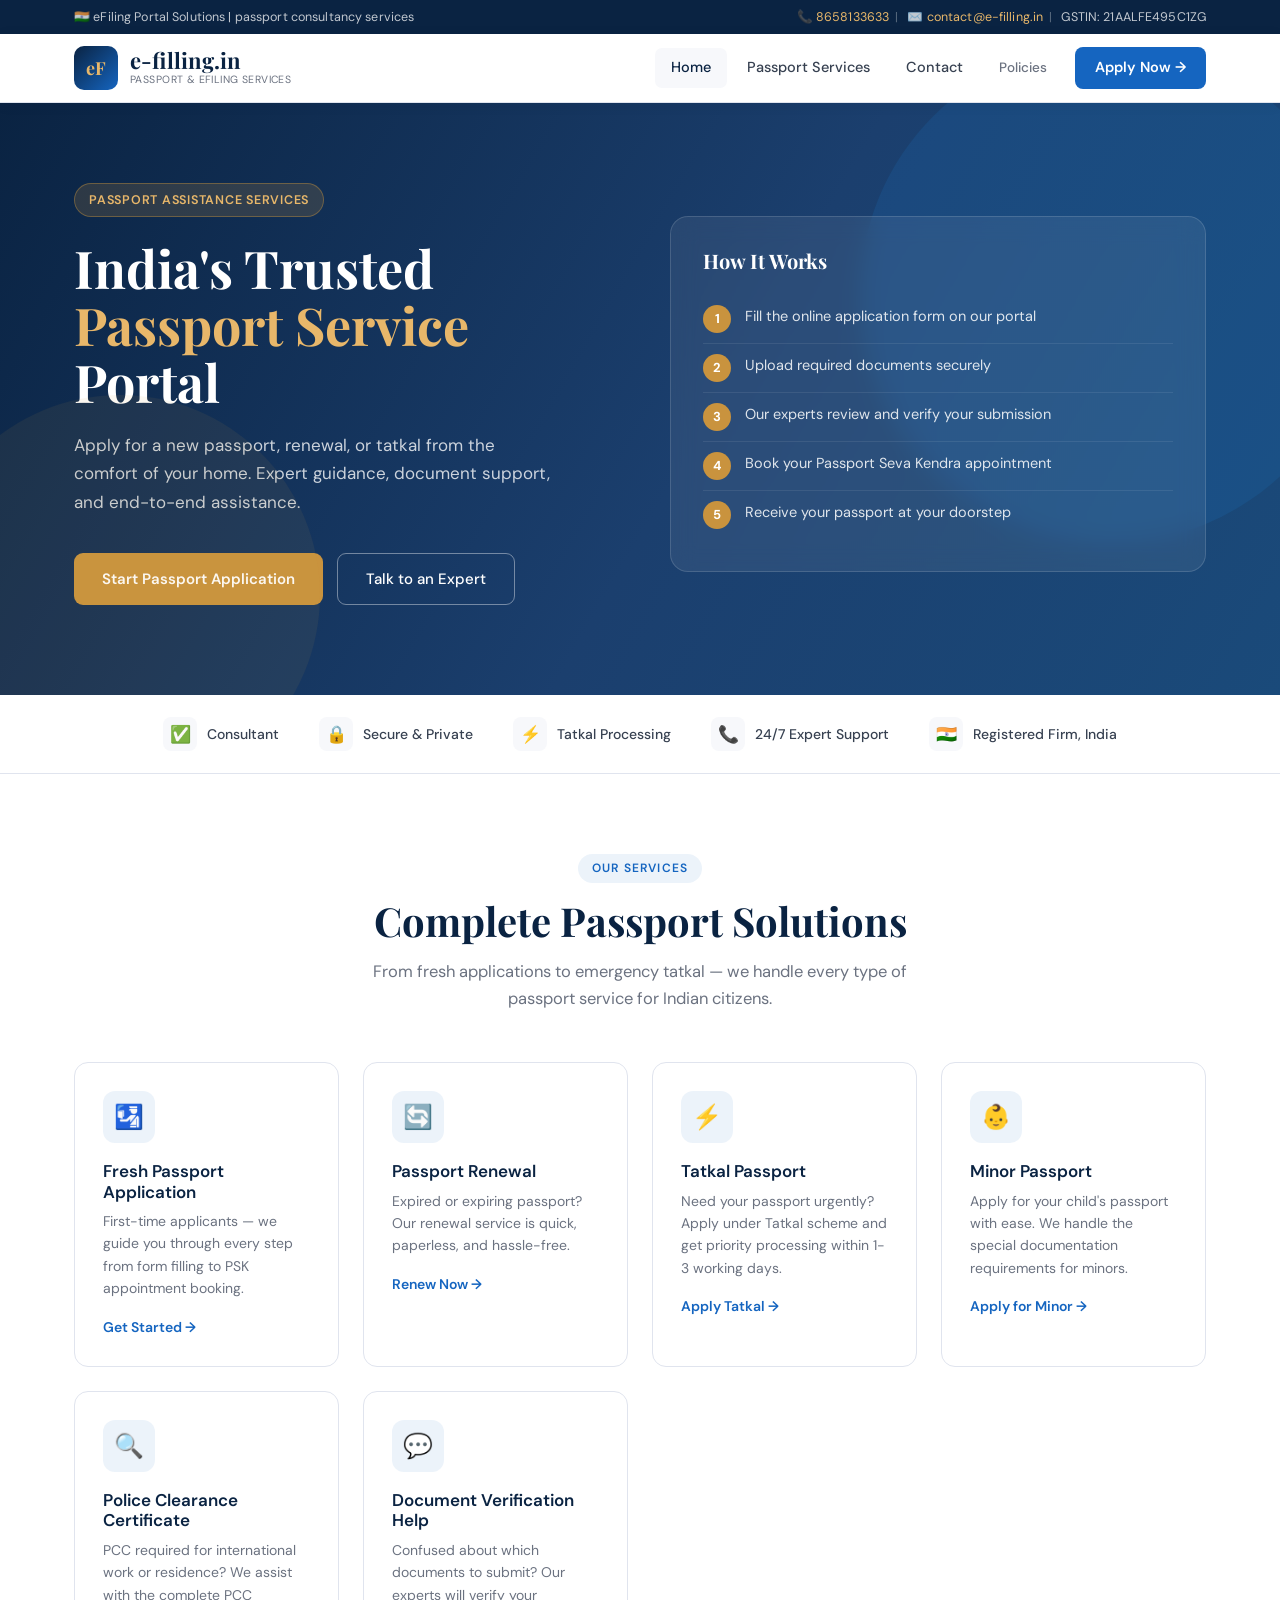
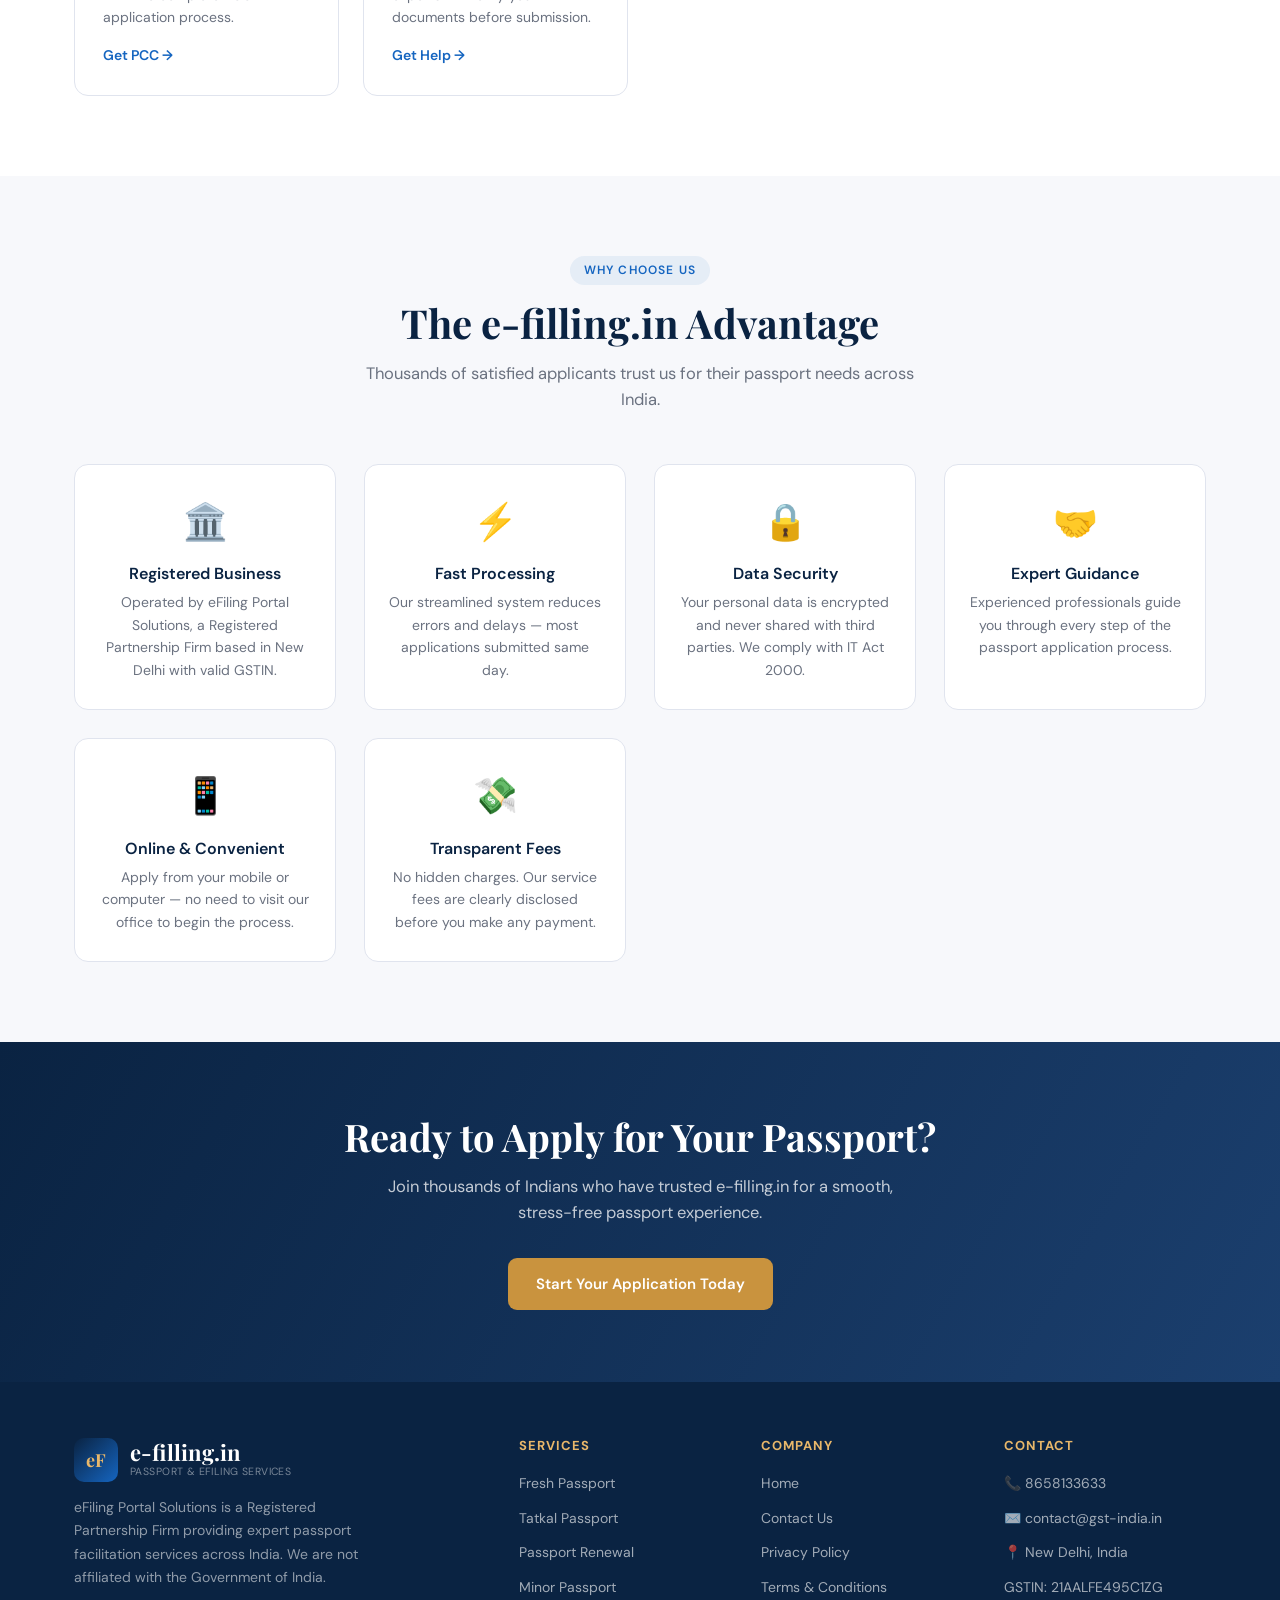
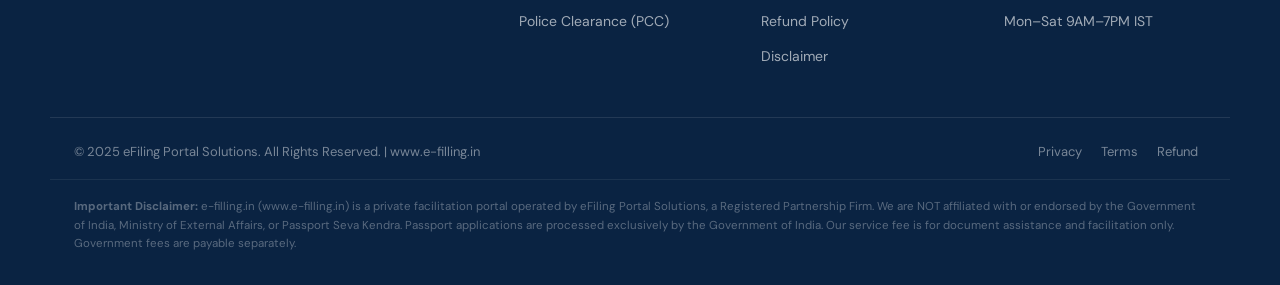
==== commit 3d9657a1: "Add files via upload" ====
--- a/index.html.html
+++ b/index.html.html
@@ -3,10 +3,10 @@
 <head>
 <meta charset="UTF-8">
 <meta name="viewport" content="width=device-width, initial-scale=1.0">
-<meta name="description" content="eFilling.in - India's trusted online Passport Service portal. Apply for new passport, renewal, tatkal, and more. Fast, easy, and government-compliant.">
+<meta name="description" content="e-filling.in - India's trusted online Passport Service portal. Apply for new passport, renewal, tatkal, and more. Fast, easy, and government-compliant.">
 <meta name="keywords" content="passport apply online, passport renewal India, tatkal passport, passport agent Delhi, efiling passport, passport service India">
 <meta name="robots" content="index, follow">
-<title>eFilling.in | Passport Services India - Apply Online | eFiling Portal Solutions</title>
+<title>e-filling.in | Passport Services India - Apply Online | eFiling Portal Solutions</title>
 
 <!-- Google Fonts -->
 <link rel="preconnect" href="https://fonts.googleapis.com">
@@ -805,7 +805,7 @@
     <div>🇮🇳 eFiling Portal Solutions | passport consultancy services</div>
     <div>
       📞 <a href="tel:8658133633">8658133633</a><span>|</span>
-      ✉️ <a href="mailto:contact@efilling.in">contact@efilling.in</a><span>|</span>
+      ✉️ <a href="mailto:contact@e-filling.in">contact@e-filling.in</a><span>|</span>
       GSTIN: 21AALFE495C1ZG
     </div>
   </div>
@@ -817,7 +817,7 @@
     <div class="logo" onclick="showPage('home')" style="cursor:pointer">
       <div class="logo-icon">eF</div>
       <div class="logo-text">
-        <div class="brand">eFilling.in</div>
+        <div class="brand">e-filling.in</div>
         <div class="tagline">Passport & eFiling Services</div>
       </div>
     </div>
@@ -926,7 +926,7 @@
     <div class="container">
       <div class="section-header">
         <div class="section-label">Why Choose Us</div>
-        <h2>The eFilling.in Advantage</h2>
+        <h2>The e-filling.in Advantage</h2>
         <p>Thousands of satisfied applicants trust us for their passport needs across India.</p>
       </div>
       <div class="features-grid">
@@ -968,7 +968,7 @@
   <section class="cta-banner">
     <div class="container">
       <h2>Ready to Apply for Your Passport?</h2>
-      <p>Join thousands of Indians who have trusted eFilling.in for a smooth, stress-free passport experience.</p>
+      <p>Join thousands of Indians who have trusted e-filling.in for a smooth, stress-free passport experience.</p>
       <a class="btn-primary" onclick="showPage('passport')">Start Your Application Today</a>
     </div>
   </section>
@@ -983,7 +983,7 @@
     <div class="container">
       <div class="breadcrumb">Home <span>›</span> Passport Services</div>
       <h1>Passport Services</h1>
-      <p>Apply for a new passport, renewal, tatkal, or PCC online with expert assistance from eFilling.in</p>
+      <p>Apply for a new passport, renewal, tatkal, or PCC online with expert assistance from e-filling.in</p>
     </div>
   </div>
 
@@ -1128,8 +1128,8 @@
       </div>
       <div class="faq-list">
         <div class="faq-item">
-          <div class="faq-q" onclick="toggleFAQ(this)">What is the difference between eFilling.in and the Government's Passport Seva portal? <span class="arrow">▾</span></div>
-          <div class="faq-a"><div class="faq-a-inner">eFilling.in is a private facilitation service operated by eFiling Portal Solutions, a Registered Partnership Firm. We assist you in correctly filling out your passport application, gathering documents, and booking appointments on the official Passport Seva Kendra portal. All government fees are paid directly to the Government of India. We charge a separate professional service fee for our assistance.</div></div>
+          <div class="faq-q" onclick="toggleFAQ(this)">What is the difference between e-filling.in and the Government's Passport Seva portal? <span class="arrow">▾</span></div>
+          <div class="faq-a"><div class="faq-a-inner">e-filling.in is a private facilitation service operated by eFiling Portal Solutions, a Registered Partnership Firm. We assist you in correctly filling out your passport application, gathering documents, and booking appointments on the official Passport Seva Kendra portal. All government fees are paid directly to the Government of India. We charge a separate professional service fee for our assistance.</div></div>
         </div>
         <div class="faq-item">
           <div class="faq-q" onclick="toggleFAQ(this)">How long does it take to get a passport? <span class="arrow">▾</span></div>
@@ -1145,7 +1145,7 @@
         </div>
         <div class="faq-item">
           <div class="faq-q" onclick="toggleFAQ(this)">Do you provide services across India? <span class="arrow">▾</span></div>
-          <div class="faq-a"><div class="faq-a-inner">Yes, eFilling.in provides online facilitation services for passport applications across all states and union territories of India. Our online process means you can get started from anywhere without visiting our office.</div></div>
+          <div class="faq-a"><div class="faq-a-inner">Yes, e-filling.in provides online facilitation services for passport applications across all states and union territories of India. Our online process means you can get started from anywhere without visiting our office.</div></div>
         </div>
         <div class="faq-item">
           <div class="faq-q" onclick="toggleFAQ(this)">What is your refund policy? <span class="arrow">▾</span></div>
@@ -1204,7 +1204,7 @@
               <div class="contact-item-icon">🌐</div>
               <div class="contact-item-text">
                 <div class="label">Website</div>
-                <div class="value"><a href="http://www.efilling.in" target="_blank">www.efilling.in</a></div>
+                <div class="value"><a href="http://www.e-filling.in" target="_blank">www.e-filling.in</a></div>
               </div>
             </div>
             <div class="contact-item">
@@ -1278,7 +1278,7 @@
   <div class="container" style="padding-bottom:50px;">
     <div style="background:#fef9ec; border:1px solid #f5d98a; border-radius:12px; padding:20px 24px;">
       <strong style="color:#92400e; font-size:14px;">⚠️ Disclaimer:</strong>
-      <p style="font-size:13.5px; color:#78350f; margin-top:6px; line-height:1.65;">eFilling.in is a private facilitation and document assistance portal operated by eFiling Portal Solutions (Registered Partnership Firm, New Delhi). We are NOT affiliated with, endorsed by, or part of the Government of India's Passport Seva programme or the Ministry of External Affairs. Passport applications are ultimately processed by the Government of India through the official Passport Seva Kendra system. Government fees are payable separately and directly to the government. We charge a professional service fee for assistance only.</p>
+      <p style="font-size:13.5px; color:#78350f; margin-top:6px; line-height:1.65;">e-filling.in is a private facilitation and document assistance portal operated by eFiling Portal Solutions (Registered Partnership Firm, New Delhi). We are NOT affiliated with, endorsed by, or part of the Government of India's Passport Seva programme or the Ministry of External Affairs. Passport applications are ultimately processed by the Government of India through the official Passport Seva Kendra system. Government fees are payable separately and directly to the government. We charge a professional service fee for assistance only.</p>
     </div>
   </div>
 </div>
@@ -1312,7 +1312,7 @@
       <h1>Privacy Policy</h1>
       <p class="last-updated">Last Updated: June 2025</p>
 
-      <p>eFiling Portal Solutions ("we", "us", "our"), operating <strong>www.efilling.in</strong>, is committed to protecting your personal information. This Privacy Policy explains how we collect, use, and safeguard your data when you use our website and services.</p>
+      <p>eFiling Portal Solutions ("we", "us", "our"), operating <strong>www.e-filling.in</strong>, is committed to protecting your personal information. This Privacy Policy explains how we collect, use, and safeguard your data when you use our website and services.</p>
 
       <h2>1. Information We Collect</h2>
       <p>We may collect the following types of information:</p>
@@ -1366,7 +1366,7 @@
       <h1>Terms & Conditions</h1>
       <p class="last-updated">Last Updated: June 2025</p>
 
-      <p>By accessing or using www.efilling.in, you agree to be bound by these Terms and Conditions. Please read them carefully before using our services.</p>
+      <p>By accessing or using www.e-filling.in, you agree to be bound by these Terms and Conditions. Please read them carefully before using our services.</p>
 
       <h2>1. Nature of Service</h2>
       <p>eFiling Portal Solutions provides private passport facilitation and document assistance services. We are NOT a government body. Our services include helping you fill forms, organise documents, and schedule appointments on the official Passport Seva portal. We do not guarantee passport approval — that is solely at the discretion of the Government of India.</p>
@@ -1388,7 +1388,7 @@
       <p>We shall not be liable for passport rejections due to incorrect information provided by the applicant, delays caused by the Government of India's Passport Seva system, force majeure events, or circumstances beyond our reasonable control.</p>
 
       <h2>6. Intellectual Property</h2>
-      <p>All content, logos, and design on www.efilling.in are the intellectual property of eFiling Portal Solutions. You may not reproduce, distribute, or use our content without written permission.</p>
+      <p>All content, logos, and design on www.e-filling.in are the intellectual property of eFiling Portal Solutions. You may not reproduce, distribute, or use our content without written permission.</p>
 
       <h2>7. Governing Law</h2>
       <p>These Terms are governed by the laws of India. Any disputes shall be subject to the exclusive jurisdiction of courts in New Delhi, India.</p>
@@ -1438,7 +1438,7 @@
       <p class="last-updated">Last Updated: June 2025</p>
 
       <h2>1. Not a Government Entity</h2>
-      <p>eFilling.in (www.efilling.in) is operated by eFiling Portal Solutions, a Registered Partnership Firm based in New Delhi, India. We are a private company and are NOT affiliated with, authorised by, endorsed by, or in any way connected to the Government of India, the Ministry of External Affairs, the Ministry of Home Affairs, or any government-run Passport Seva Kendra.</p>
+      <p>e-filling.in (www.e-filling.in) is operated by eFiling Portal Solutions, a Registered Partnership Firm based in New Delhi, India. We are a private company and are NOT affiliated with, authorised by, endorsed by, or in any way connected to the Government of India, the Ministry of External Affairs, the Ministry of Home Affairs, or any government-run Passport Seva Kendra.</p>
 
       <h2>2. Facilitation Service Only</h2>
       <p>Our website and services are meant to assist Indian citizens in understanding the passport application process and in preparing their documents. The actual passport application, processing, and approval is entirely handled by the Government of India through the official Passport Seva portal (passportindia.gov.in).</p>
@@ -1463,7 +1463,7 @@
       <h1>Cookie Policy</h1>
       <p class="last-updated">Last Updated: June 2025</p>
 
-      <p>This Cookie Policy explains how www.efilling.in uses cookies and similar tracking technologies when you visit our website.</p>
+      <p>This Cookie Policy explains how www.e-filling.in uses cookies and similar tracking technologies when you visit our website.</p>
 
       <h2>1. What Are Cookies?</h2>
       <p>Cookies are small text files placed on your device by a website when you visit it. They are widely used to make websites work efficiently and to provide reporting information to website owners.</p>
@@ -1501,7 +1501,7 @@
       <div class="logo">
         <div class="logo-icon">eF</div>
         <div class="logo-text">
-          <div class="brand">eFilling.in</div>
+          <div class="brand">e-filling.in</div>
           <div class="tagline" style="color:rgba(255,255,255,0.45)">Passport & eFiling Services</div>
         </div>
       </div>
@@ -1540,7 +1540,7 @@
     </div>
   </div>
   <div class="footer-bottom">
-    <div>© 2025 eFiling Portal Solutions. All Rights Reserved. | www.efilling.in</div>
+    <div>© 2025 eFiling Portal Solutions. All Rights Reserved. | www.e-filling.in</div>
     <div>
       <a href="#" onclick="showPage('policy')" style="color:rgba(255,255,255,0.45); margin:0 8px;">Privacy</a>
       <a href="#" onclick="showPage('policy'); showPolicy('terms',null)" style="color:rgba(255,255,255,0.45); margin:0 8px;">Terms</a>
@@ -1548,7 +1548,7 @@
     </div>
   </div>
   <div class="disclaimer">
-    <strong>Important Disclaimer:</strong> eFilling.in (www.efilling.in) is a private facilitation portal operated by eFiling Portal Solutions, a Registered Partnership Firm. We are NOT affiliated with or endorsed by the Government of India, Ministry of External Affairs, or Passport Seva Kendra. Passport applications are processed exclusively by the Government of India. Our service fee is for document assistance and facilitation only. Government fees are payable separately.
+    <strong>Important Disclaimer:</strong> e-filling.in (www.e-filling.in) is a private facilitation portal operated by eFiling Portal Solutions, a Registered Partnership Firm. We are NOT affiliated with or endorsed by the Government of India, Ministry of External Affairs, or Passport Seva Kendra. Passport applications are processed exclusively by the Government of India. Our service fee is for document assistance and facilitation only. Government fees are payable separately.
   </div>
 </footer>
 
